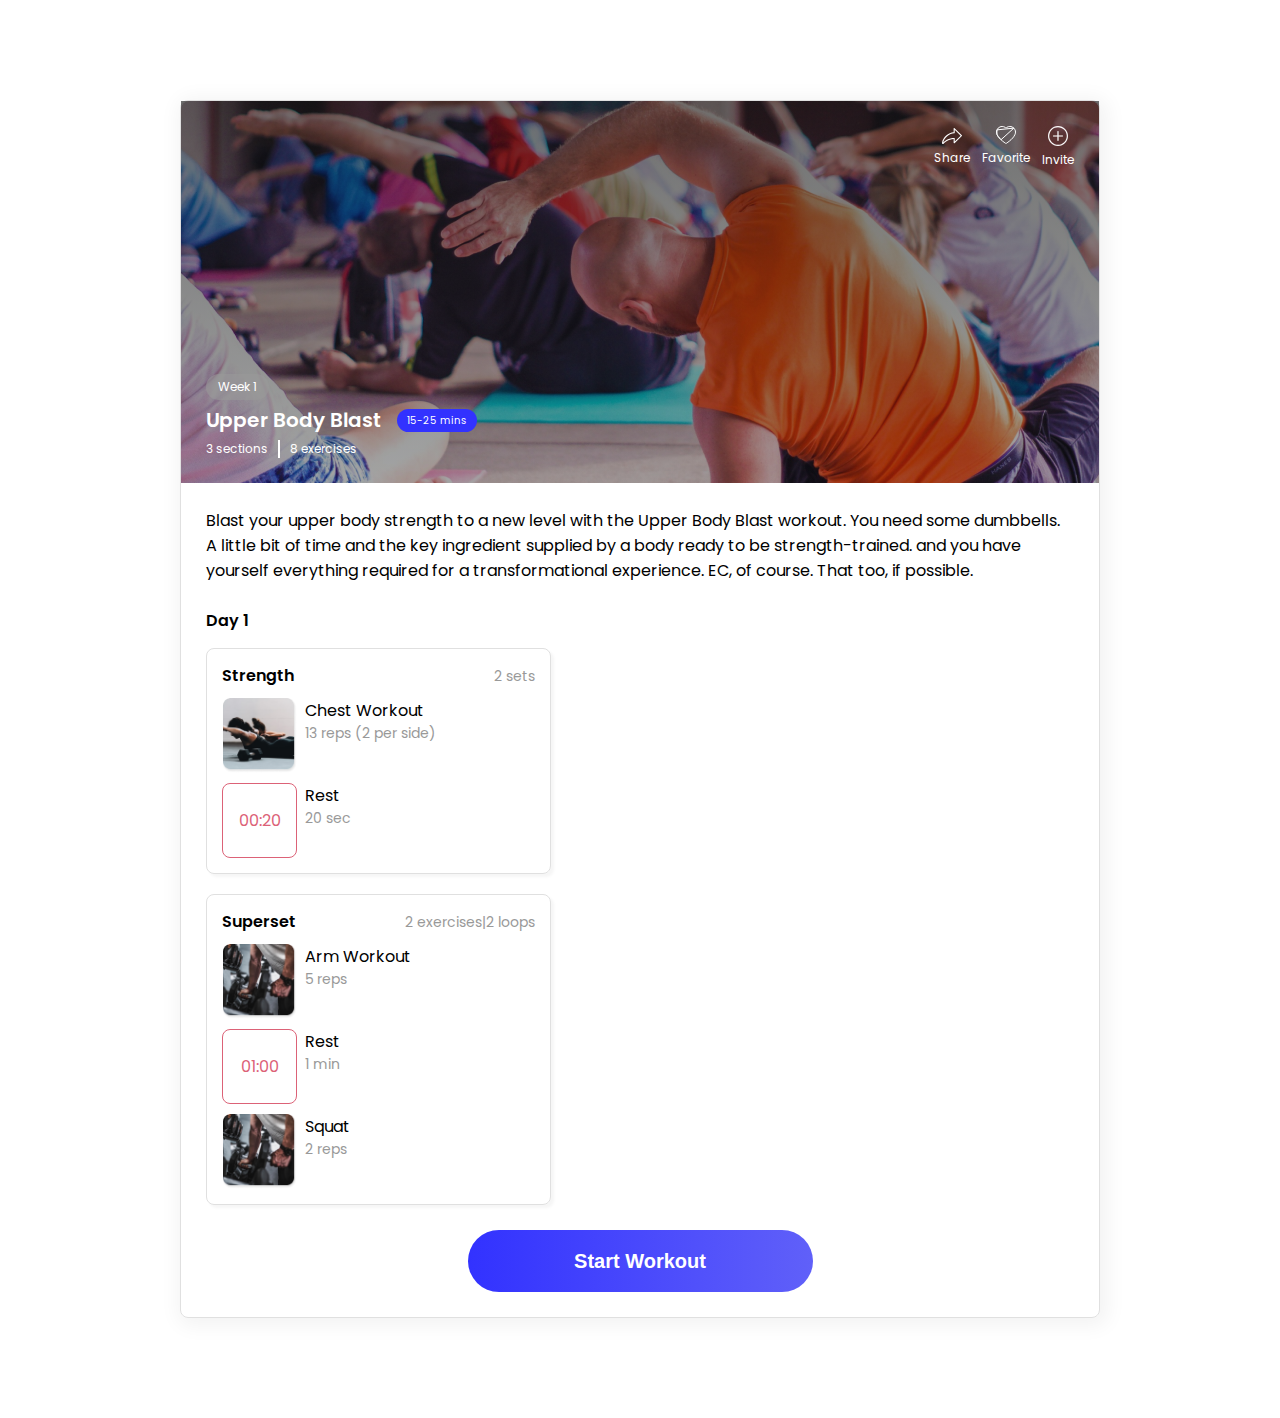
==== index.html @ b36d5378 "[ADDED]: added landing page" ====
<!DOCTYPE html>
<html lang="en">
<head>
	<meta charset="UTF-8">
	<meta name="viewport" content="width=device-width, initial-scale=1.0">
	<title>Workout</title>
	<link rel="stylesheet" href="./styles/styles.css">
	<link rel="preconnect" href="https://fonts.googleapis.com">
	<link rel="preconnect" href="https://fonts.gstatic.com" crossorigin>
	<link href="https://fonts.googleapis.com/css2?family=Poppins:wght@100;200;300;400;500;600&display=swap" rel="stylesheet">
</head>
<body>
	<div class="wrapper">
		<main class="main-content">
			<header class="header-content workout-intro">
				<ul class="workout-actions">
					<li class="action-item">
						<a href="#javascript:void(0)" class="action-link">
							<span class="icon-container">
								<img src="./assets/share.svg" alt="">
							</span>
							<span class="label-text">Share</span>
						</a>
					</li>
					<li class="action-item">
						<a href="#javascript:void(0)" class="action-link">
							<span class="icon-container">
								<img src="./assets/favorite.svg" alt="">
							</span>
							<span class="label-text">Favorite</span>
						</a>
					</li>
					<li class="action-item">
						<a href="#javascript:void(0)" class="action-link">
							<span class="icon-container">
								<img src="./assets/invite.svg" alt="">
							</span>
							<span class="label-text">Invite</span>
						</a>
					</li>
				</ul>
				<div class="workout-title-details">
					<span class="workout-current-period">
						Week 1
					</span>
					<div class="workout-basic-info">
						<h2 class="workout-name">
							Upper Body Blast
						</h2>
						<span class="workout-duration">
							15-25 mins
						</span>
					</div>
					<div class="workout-exercise-info">
						<div class="sections">3 sections</div>
						<div class="exercises">8 exercises</div>
					</div>
				</div>
				<div class="hero-img-container">
					<img src="./assets/hero.png" alt="">
				</div>
			</header>
			<section class="workout-detail">
				<p class="workout-text-intro">
					Blast your upper body strength to a new level with the Upper Body Blast workout. You need some dumbbells. A little bit of time and the key ingredient supplied by a body ready to be strength-trained. and you have yourself everything required for a transformational experience. EC, of course. That too, if possible. 
				</p>
				<div class="workout-list-container">
					<h2 class="day-num">Day 1</h2>
					<ul class="workout-list">
						<li class="workout-list-item">
							<div class="inner-container">
								<div class="header-content">
									<h4 class="workout-type">Strength</h4>
									<p class="sets-num">2 sets</p>
								</div>
								<ul class="workout-exercises-list">
									<li class="workout-exercise-item">
										<div class="img-container-md">
											<img src="./assets/chest.png" alt="">
										</div>
										<div class="exercise-details">
											<div class="exercise-name">Chest Workout</div>
											<div class="reps-sets">13 reps (2 per side)</div>
										</div>
									</li>
									<li class="workout-exercise-item">
										<div class="img-container-md rest-time">
											<span class="time">
												00:20
											</span>
										</div>
										<div class="exercise-details">
											<div class="exercise-name">Rest</div>
											<div class="reps-sets">20 sec</div>
										</div>
									</li>
								</ul>
							</div>
						</li>
						<li class="workout-list-item">
							<div class="inner-container">
								<div class="header-content">
									<h4 class="workout-type">Superset</h4>
									<p class="sets-num">2 exercises|2 loops</p>
								</div>
								<ul class="workout-exercises-list">
									<li class="workout-exercise-item">
										<div class="img-container-md">
											<img src="./assets/arm.png" alt="">
										</div>
										<div class="exercise-details">
											<div class="exercise-name">Arm Workout</div>
											<div class="reps-sets">5 reps</div>
										</div>
									</li>
									<li class="workout-exercise-item">
										<div class="img-container-md rest-time">
											<span class="time">
												01:00
											</span>
										</div>
										<div class="exercise-details">
											<div class="exercise-name">Rest</div>
											<div class="reps-sets">1 min</div>
										</div>
									</li>
									<li class="workout-exercise-item">
										<div class="img-container-md">
											<img src="./assets/arm.png" alt="">
										</div>
										<div class="exercise-details">
											<div class="exercise-name">Squat</div>
											<div class="reps-sets">2 reps</div>
										</div>
									</li>
								</ul>
							</div>
						</li>
					</ul>
				</div>
				<div class="action-container">
					<button type="button" class="btn btn-primary">Start Workout</button>
				</div>
			</section>
		</main>
	</div>
</body>
</html>
---- styles/styles.css ----
*{
	padding: 0;
	margin: 0;
	box-sizing: border-box;
}
:root{
	--primary-color: #3232FF;
	--secondary-color: #6060F9;
}

.main-content{
	max-width: 1140px;
	margin: 0 auto;
	border: 1px solid #E0E0E0;
	border-radius: 8px;
	box-shadow: 3px 3px 20px 5px #0000000D;

}

.main-content > *{
	font-family: 'Poppins', sans-serif;
}

.wrapper{
	padding: 100px 180px;
}

.btn{
	outline: none;
	border: none;
	background: unset;
}

.btn-primary{
	padding: 16px 32px;
	border-radius: 100vh;
	background: linear-gradient(to right,var(--primary-color),var(--secondary-color))!important;
	color: #fff;
	font-size: 20px;
	line-height: 30px;
	font-weight: 600;
	text-align: center;
	min-width: 345px;
	cursor: pointer;
}

.img-container-md{
	height: 75px;
	width: 75px;
	overflow: hidden;
	border-radius: 8px;
}

.img-container-md.rest-time{
	border: 1px solid #dc6277;
	display: flex;
	align-items: center;
	justify-content: center;
}

.img-container-md.rest-time .time{
	color: #dc6277;
	font-size: 16px;
	line-height: 24px;
}

.img-container-md img{
	height: 100%;
	width: 100%;
	object-fit: cover;
}

.workout-intro{
	padding: 25px;
	display: flex;
	flex-direction: column;
	position: relative;
	min-height: 382px;
	isolation: isolate;

}

.workout-intro .workout-actions{
	padding: 0;
	margin: 0;
	list-style-type: none;
	display: inline-flex;
	margin-left: auto;
}

.workout-intro .workout-actions .action-link{
	display: inline-flex;
	flex-direction: column;
	align-items: center;
	color: #fff;
	text-decoration: none;
	font-size: 12px;
	line-height: 18px;
	font-weight: 400;
}

.workout-intro .workout-actions .action-item:not(:last-child) .action-link{
	padding-right: 12px;
}

.workout-intro::before{
	content: '';
	position: absolute;	
	height: 100%;
	width: 100%;
	background: linear-gradient(rgba(16, 16, 16, 0.6),rgba(16, 16, 16, 0.38));
	top: 0;
	left: 0;
	z-index: -1;
}

.workout-intro .hero-img-container{
	position: absolute;
	width: 100%;
	height: 100%;
	top: 0;
	left: 0;
	z-index: -2;
	border-radius: 8px 8px 0 0;
	overflow: hidden;
}

.workout-intro .hero-img-container img{
	height: 100%;
	width: 100%;
	object-fit: cover;
}

.workout-intro .workout-title-details{
	margin-left: 0;
	margin-top: auto;
	margin-right: auto;
	display: inline-flex;
	flex-direction: column;
	color: #fff;
}

.workout-intro .workout-title-details .workout-current-period{
	font-size: 12px;
	line-height: 18px;
	text-align: center;
	padding: 4px 12px;
	background-color: rgba(153,153,153,0.6);
	border-radius: 100vh;
	display: inline-flex;
	margin-right: auto;
}

.workout-intro .workout-basic-info{
	display: flex;
	align-items: center;
}

.workout-intro .workout-basic-info .workout-name{
	font-size: 20px;
	line-height: 30px;
	font-weight: 600;
	padding: 5px 0;
	padding-right: 15px;
}

.workout-intro .workout-basic-info .workout-duration{
	padding: 4px 10px;
	background-color: var(--primary-color);
	font-size: 10px;
	line-height: 15px;
	border-radius: 100vh;
}

.workout-intro .workout-exercise-info{
	font-size: 12px;
	list-style: 18px;
	display: flex;
	align-items: center;
}


.workout-intro .workout-exercise-info .sections{
	padding-right: 10px;
	border-right: 2px solid #fff;
}

.workout-intro .workout-exercise-info .exercises{
	padding-left: 10px;
}

.workout-detail{
	padding: 25px;
}

.workout-detail .workout-text-intro{
	padding-bottom: 25px;
}

.workout-detail .workout-list-container{
	padding-bottom: 25px;
}

.workout-detail .workout-list-container .day-num{
	font-size: 16px;
	font-weight: 600;
	padding-bottom: 15px;
}

.workout-detail .workout-list-container .workout-list{
	padding: 0;
	margin: 0;
	list-style-type: none;
	display: flex;
	flex-direction: column;
}

.workout-detail .workout-list-container .workout-list .workout-list-item{
	display: inline-flex;
	margin-right: auto;
	width: 90%;
	max-width: 345px;
}

.workout-detail .workout-list-container .workout-list .workout-list-item:not(:last-child){
	padding-bottom: 20px;
}

.workout-detail .workout-list-container .workout-list .workout-list-item .inner-container{
	padding: 15px;
	border: 1px solid #E0E0E0;
	border-radius: 8px;
	width: 100%;
	box-shadow: 3px 3px 3px 0px #0000000A;
}

.workout-detail .workout-list-container .workout-list .workout-list-item .header-content{
	display: flex;
	align-items: center;
	justify-content: space-between;
	padding-bottom: 10px;
}

.workout-detail .workout-list-container .workout-list .workout-list-item .header-content .workout-type{
	font-weight: 600;
	font-size: 16px;
	line-height: 24px;
}


.workout-detail .workout-list-container .workout-list .workout-list-item .header-content .sets-num{
	font-size: 14px;
	line-height: 21px;
	color: #999999;
}

.workout-detail .workout-list-container .workout-list .workout-list-item .workout-exercises-list{
	list-style-type: none;
	padding: 0;
	margin: 0;
}

.workout-detail .workout-list-container .workout-list .workout-list-item .workout-exercise-item{
	display: flex;
}

.workout-detail .workout-list-container .workout-list .workout-list-item .workout-exercise-item:not(:last-child){
	padding-bottom: 10px;
}

.workout-detail .workout-list-container .workout-list .workout-list-item .exercise-details{
	padding-left: 8px;
}

.workout-detail .workout-list-container .workout-list .workout-list-item .exercise-details .reps-sets{
	font-size: 14px;
	line-height: 21px;
	color: #999999;
}

.workout-detail .action-container{
	display: flex;
	justify-content: center;
}
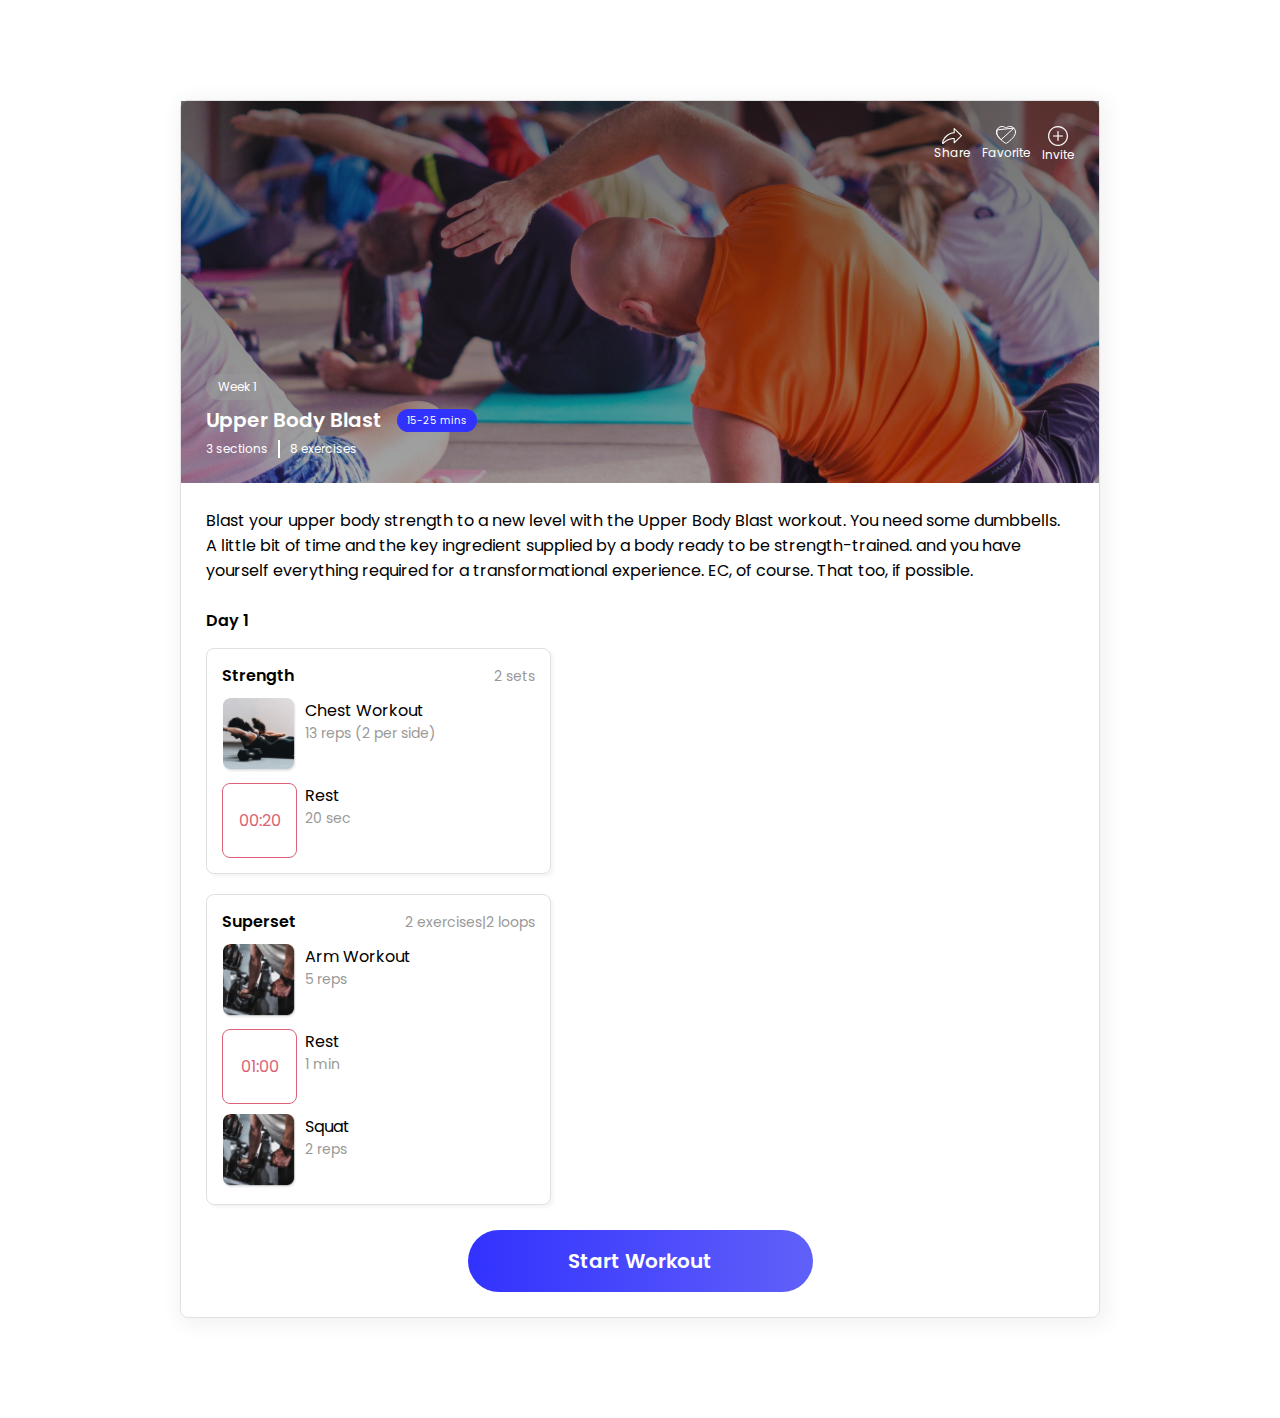
==== commit e26299d0: "[ADDED]: added workout start page and css" ====
--- a/index.html
+++ b/index.html
@@ -139,7 +139,7 @@
 					</ul>
 				</div>
 				<div class="action-container">
-					<button type="button" class="btn btn-primary">Start Workout</button>
+					<a href="workout.html" role="button" class="btn btn-primary">Start Workout</a>
 				</div>
 			</section>
 		</main>
--- a/styles/styles.css
+++ b/styles/styles.css
@@ -29,6 +29,7 @@
 	outline: none;
 	border: none;
 	background: unset;
+	text-decoration: none;
 }
 
 .btn-primary{
@@ -44,6 +45,27 @@
 	cursor: pointer;
 }
 
+.icon-container,
+.icon-container-md{
+	display: flex;
+	align-items: center;
+	justify-content: center;
+}
+
+.icon-container-md{
+	height: 70px;
+	width: 70px;
+	display: flex;
+	align-items: center;
+	justify-content: center;
+}
+
+.icon-container-md img{
+	height: 100%;
+	width: 100%;
+	object-fit: cover;
+}
+
 .img-container-md{
 	height: 75px;
 	width: 75px;
@@ -80,12 +102,28 @@
 
 }
 
+.workout-start{
+	min-height: 512px;
+}
+
+.workout-start .video-player-btn{
+	position: absolute;
+	top: 50%;
+	left: 50%;
+	transform: translate(-50%, -50%);
+}
+
 .workout-intro .workout-actions{
 	padding: 0;
 	margin: 0;
 	list-style-type: none;
 	display: inline-flex;
 	margin-left: auto;
+}
+
+.workout-start .workout-actions{
+	margin-right: auto;
+	margin-left: 0;
 }
 
 .workout-intro .workout-actions .action-link{
